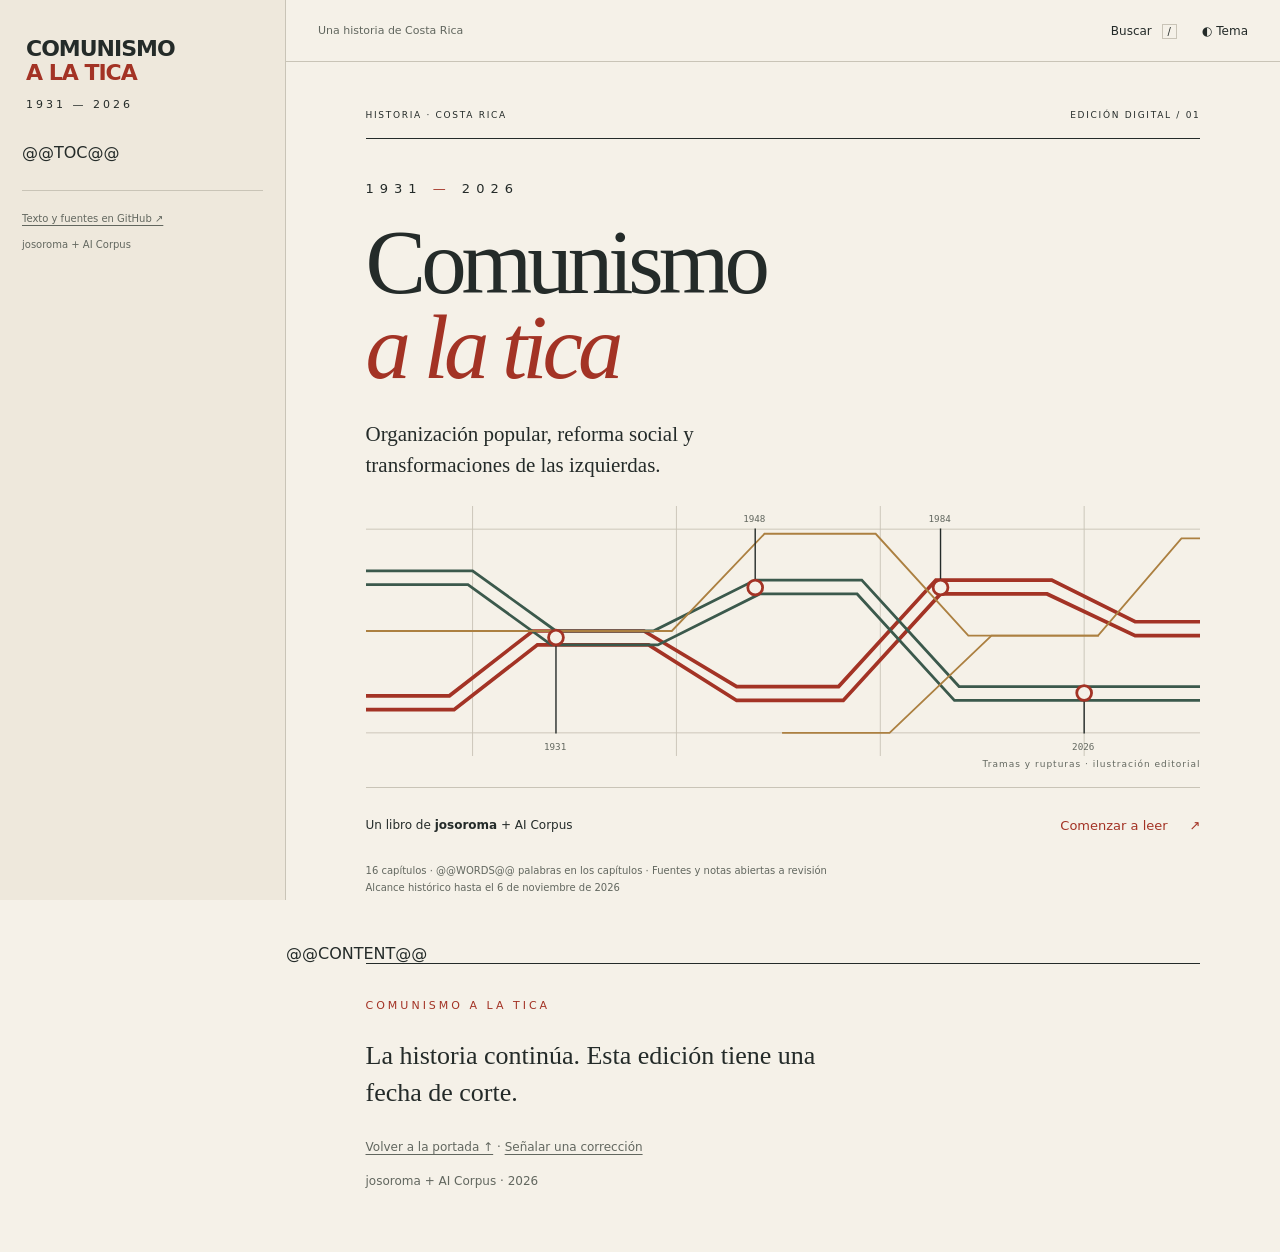
==== docs/template.html @ 37c2bb80 "Publicar Comunismo a la tica: historia documentada 1931–2026" ====
<!doctype html>
<html lang="es">
<head>
<meta charset="utf-8">
<meta name="viewport" content="width=device-width, initial-scale=1">
<meta name="color-scheme" content="light dark">
<meta name="description" content="Una historia crítica del comunismo y las transformaciones de las izquierdas en Costa Rica, de 1931 al 6 de noviembre de 2026. Por josoroma + AI Corpus.">
<meta property="og:title" content="Comunismo a la tica">
<meta property="og:description" content="Organización popular, reforma social y transformaciones de las izquierdas. Costa Rica, 1931–2026.">
<meta property="og:type" content="book">
<meta property="og:url" content="https://josoroma.github.io/Comunismo-a-la-Tica/">
<link rel="canonical" href="https://josoroma.github.io/Comunismo-a-la-Tica/">
<link rel="icon" href="assets/favicon.svg" type="image/svg+xml">
<link rel="stylesheet" href="assets/reader.css">
<title>Comunismo a la tica · josoroma + AI Corpus</title>
<script src="assets/reader.js" defer></script>
</head>
<body>
<a class="skip" href="#libro">Saltar al libro</a>
<aside id="sidebar" aria-label="Índice del libro">
<a class="wordmark" href="#portada">COMUNISMO<br><span>A LA TICA</span><i>1931 — 2026</i></a>
<nav>@@TOC@@</nav>
<div class="sidebar-footer"><a href="https://github.com/josoroma/Comunismo-a-la-Tica">Texto y fuentes en GitHub ↗</a><p>josoroma + AI Corpus</p></div>
</aside>
<div class="reading-shell">
<header class="toolbar">
<button id="menu" class="text-button" aria-controls="sidebar" aria-expanded="false">Índice</button>
<span id="current-chapter">Una historia de Costa Rica</span>
<div class="tools"><button id="search-open" class="text-button" aria-label="Buscar en el libro">Buscar <kbd>/</kbd></button><button id="theme" class="text-button" aria-label="Cambiar a tema oscuro">◐ <span>Tema</span></button></div>
<progress id="progress" max="100" value="0" aria-label="Progreso de lectura"></progress>
</header>
<main id="libro">
<section id="portada" class="cover" aria-labelledby="book-title">
<div class="cover-top"><span>HISTORIA · COSTA RICA</span><span>EDICIÓN DIGITAL / 01</span></div>
<p class="cover-period">1931 <span>—</span> 2026</p>
<h1 id="book-title">Comunismo<br><em>a la tica</em></h1>
<p class="subtitle">Organización popular, reforma social y transformaciones de las izquierdas.</p>
<figure class="cover-art"><img src="assets/tramas.svg" width="900" height="270" alt="Líneas que se cruzan, se separan y vuelven a encontrarse, una representación abstracta de trayectorias políticas."><figcaption>Tramas y rupturas · ilustración editorial</figcaption></figure>
<div class="cover-bottom"><p>Un libro de <strong>josoroma</strong> + AI Corpus</p><a class="start" href="#c01">Comenzar a leer <span>↗</span></a></div>
<p class="edition-note">16 capítulos · @@WORDS@@ palabras en los capítulos · Fuentes y notas abiertas a revisión<br>Alcance histórico hasta el 6 de noviembre de 2026</p>
</section>
@@CONTENT@@
<footer class="book-footer"><p class="eyebrow">Comunismo a la tica</p><p>La historia continúa. Esta edición tiene una fecha de corte.</p><a href="#portada">Volver a la portada ↑</a> · <a href="https://github.com/josoroma/Comunismo-a-la-Tica/issues">Señalar una corrección</a><p>josoroma + AI Corpus · 2026</p></footer>
</main>
</div>
<dialog id="search-dialog" aria-labelledby="search-label"><form method="dialog"><button class="close text-button" aria-label="Cerrar búsqueda">Cerrar ✕</button></form><h2 id="search-label">Buscar en el libro</h2><label for="query">Palabra, nombre o frase</label><input id="query" type="search" autocomplete="off" placeholder="Por ejemplo: organización popular"><p id="search-status" role="status" aria-live="polite">Escriba al menos dos caracteres.</p><div id="results"></div></dialog>
</body>
</html>
---- docs/assets/reader.css ----
@charset "UTF-8";
:root{--paper:#f5f1e8;--panel:#eee8dc;--ink:#242b29;--muted:#62675f;--line:#c9c4b7;--accent:#a33325;--card:#fffaf0;--serif:Georgia,'Times New Roman',serif;--sans:ui-sans-serif,system-ui,-apple-system,BlinkMacSystemFont,'Segoe UI',sans-serif;color-scheme:light;font-family:var(--sans);background:var(--paper);color:var(--ink)}
:root[data-theme=dark]{--paper:#202624;--panel:#1a201e;--ink:#ece5d7;--muted:#b2b9ae;--line:#48534b;--accent:#ef957b;--card:#2a322d;color-scheme:dark}
*{box-sizing:border-box}html{scroll-padding-top:90px}body{margin:0}a{color:inherit;text-decoration-thickness:1px;text-underline-offset:3px}a:hover{color:var(--accent)}button,input{font:inherit}button{cursor:pointer}button:focus-visible,a:focus-visible,input:focus-visible,summary:focus-visible{outline:3px solid var(--accent);outline-offset:4px}::selection{background:#dcac80;color:#172820}.skip{position:fixed;z-index:10;left:12px;top:-100px;background:var(--card);padding:12px}.skip:focus{top:12px}#sidebar{position:fixed;inset:0 auto 0 0;width:286px;overflow:auto;background:var(--panel);border-right:1px solid var(--line);padding:37px 22px 24px;z-index:4}.wordmark{display:block;font-weight:800;line-height:1.1;font-size:22px;letter-spacing:-1px;text-decoration:none;margin:0 4px 32px}.wordmark span{color:var(--accent)}.wordmark i{display:block;font-style:normal;font-size:11px;letter-spacing:3px;font-weight:500;margin-top:14px}.toc-group{font-size:10px;text-transform:uppercase;letter-spacing:1.6px;color:var(--muted);margin:28px 4px 11px;line-height:1.6}.toc-chapter{margin:3px 0;font-size:12px}.toc-chapter summary{position:relative;list-style:none;padding:0 15px 0 0}.toc-chapter summary::-webkit-details-marker{display:none}.toc-chapter summary:after{content:'+';position:absolute;right:1px;top:9px;color:var(--muted);cursor:pointer}.toc-chapter[open] summary:after{content:'−'}.toc-chapter summary a{display:flex;gap:10px;padding:9px 4px;text-decoration:none;line-height:1.45;border-radius:2px}.toc-chapter summary a span{font-variant-numeric:tabular-nums;font-size:10px;color:var(--accent);padding-top:2px;min-width:18px}.toc-chapter summary a[aria-current]{background:var(--paper);color:var(--accent)}.toc-chapter ul{margin:0 0 10px 27px;padding:0;list-style:none;border-left:1px solid var(--line)}.toc-chapter li a{display:block;padding:6px 10px;font-size:11px;text-decoration:none;line-height:1.5;color:var(--muted)}.sidebar-footer{border-top:1px solid var(--line);margin-top:28px;padding-top:20px;font-size:10px;line-height:1.6;color:var(--muted)}.reading-shell{margin-left:286px}.toolbar{height:62px;position:sticky;top:0;z-index:3;background:var(--paper);border-bottom:1px solid var(--line);display:flex;align-items:center;padding:0 32px;gap:20px}.toolbar #current-chapter{font-size:11px;white-space:nowrap;overflow:hidden;text-overflow:ellipsis;flex:1;color:var(--muted)}.tools{display:flex;gap:25px;align-items:center}.text-button{padding:8px 0;color:var(--ink);border:0;background:transparent;font-size:12px}.text-button:hover{color:var(--accent)}kbd{font:10px var(--sans);border:1px solid var(--line);padding:1px 5px;margin-left:6px}#menu{display:none}progress{appearance:none;position:absolute;left:0;bottom:-1px;height:2px;width:100%;border:none;background:transparent}progress::-webkit-progress-bar{background:transparent}progress::-webkit-progress-value{background:var(--accent)}progress::-moz-progress-bar{background:var(--accent)}main{max-width:1100px;margin:auto}.cover{padding:48px 8% 48px;min-height:calc(100vh - 62px);display:flex;flex-direction:column}.cover-top{display:flex;justify-content:space-between;gap:16px;font-size:9px;letter-spacing:1.7px;border-bottom:1px solid var(--ink);padding-bottom:18px}.cover-period{font-size:13px;letter-spacing:6px;margin:42px 0 24px}.cover-period span{color:var(--accent)}h1{font-family:var(--serif);font-size:clamp(58px,7.1vw,104px);font-weight:normal;line-height:.94;letter-spacing:-5px;margin:0}h1 em{color:var(--accent);font-weight:normal}.subtitle{font:21px/1.5 var(--serif);max-width:460px;margin:28px 0 10px}.cover-art{margin:14px 0 18px}.cover-art img{display:block;max-width:100%;height:auto}.cover-art figcaption{font-size:9px;letter-spacing:1px;color:var(--muted);text-align:right;margin-top:3px}:root[data-theme=dark] .cover-art img{filter:brightness(1.6) saturate(.7)}.cover-bottom{display:flex;justify-content:space-between;align-items:center;gap:18px;border-top:1px solid var(--line);padding:18px 0;margin-top:auto;font-size:12px}.cover-bottom strong{font-weight:700}.start{text-decoration:none;font-size:13px;display:flex;gap:22px;color:var(--accent)}.edition-note{font-size:10px;line-height:1.7;color:var(--muted);margin:0}.chapter-header{padding:62px 0 32px;border-top:1px solid var(--ink);margin:0 0 24px}.eyebrow{font:11px var(--sans);letter-spacing:3px;text-transform:uppercase;color:var(--accent);margin:0 0 24px}.chapter-header h2{font:normal 48px/1.12 var(--serif);letter-spacing:-1.5px;margin:0;max-width:720px}.reading-time{font:10px var(--sans);color:var(--muted);margin:22px 0 0}article{max-width:740px;margin:60px auto 120px;padding:0 36px;font:19px/1.8 var(--serif);overflow-wrap:anywhere}article p{margin:0 0 1.2em}article h3{font:normal 29px/1.3 var(--serif);margin:52px 0 24px;color:var(--ink);letter-spacing:-.4px}article h4{font:600 17px/1.5 var(--sans);margin:30px 0 14px}article ul,article ol{padding-left:24px}article li{margin-bottom:10px}article blockquote{border-left:2px solid var(--accent);margin:24px 0;padding:0 22px;color:var(--muted)}article code{font:11px/1.6 ui-monospace,monospace;white-space:normal;overflow-wrap:anywhere;color:var(--muted)}article pre{white-space:pre-wrap;background:var(--panel);padding:15px}article a{color:var(--accent)}article sup{font:10px var(--sans);line-height:0;margin-left:2px}article sup a{text-decoration:none;padding:3px}.note-ref:target{background:var(--accent);color:var(--paper)}.notes{font:12px/1.7 var(--sans);color:var(--muted);padding-left:24px}.notes li{padding:12px 6px;margin-bottom:12px;border-bottom:1px solid var(--line);scroll-margin-top:90px}.notes li:target{background:var(--panel);box-shadow:-3px 0 var(--accent)}.notes li p{margin-bottom:6px}.notes code{font-size:10px}.note-back{font-size:13px;margin-right:10px;text-decoration:none}.apparatus{margin-top:60px}.apparatus h3{font-size:24px}.table-wrap{overflow-x:auto;max-width:100%;margin:30px 0;border-block:1px solid var(--line)}table{border-collapse:collapse;width:100%;font:12px/1.6 var(--sans);text-align:left}th{font-size:10px;text-transform:uppercase;letter-spacing:.5px;color:var(--muted);background:var(--panel)}td,th{vertical-align:top;padding:12px;border-bottom:1px solid var(--line);min-width:100px}tr:last-child td{border-bottom:0}article[id^=c9]{max-width:920px;font-size:17px}.book-footer{margin:0 8% 60px;border-top:1px solid var(--ink);padding-top:35px;font:12px/1.8 var(--sans);color:var(--muted)}.book-footer p:nth-child(2){font:26px/1.4 var(--serif);color:var(--ink);max-width:500px}dialog{width:min(760px,calc(100% - 24px));max-height:85vh;border:1px solid var(--line);padding:32px;background:var(--paper);color:var(--ink);box-shadow:0 30px 100px #0005}dialog::backdrop{background:#15231ec9;backdrop-filter:blur(3px)}dialog h2{font:normal 32px var(--serif);margin:12px 0 24px}.close{float:right}dialog label{display:block;font-size:11px;margin-bottom:10px}dialog input{width:100%;padding:13px;background:var(--card);border:1px solid var(--line);color:var(--ink);border-radius:0;font-size:16px}#search-status{font-size:11px;color:var(--muted);line-height:1.5}#results a{display:block;padding:18px 0;border-top:1px solid var(--line);text-decoration:none}#results strong{font:normal 21px var(--serif);display:block;margin:6px 0}#results small{font-size:10px;color:var(--accent)}#results p{font-size:12px;line-height:1.6;color:var(--muted);margin:8px 0 0}.search-hit{background:var(--panel)}
@media(min-width:1500px){.cover{padding-top:70px}.cover-art{max-height:230px}.cover-art img{max-height:220px;width:100%}}
@media(max-width:1000px){#sidebar{width:250px}.reading-shell{margin-left:250px}.toolbar{padding:0 24px}.cover{padding:32px 7%}h1{font-size:72px;letter-spacing:-4px}.cover-top{font-size:8px;letter-spacing:1px}.chapter-header h2{font-size:40px}article{padding:0 7%;font-size:18px}.cover-period{margin-top:32px}.subtitle{font-size:19px}}
@media(max-width:760px){#sidebar{transform:translateX(-100%);transition:transform .2s;width:min(315px,88vw);box-shadow:20px 0 60px #0003;top:57px}body.menu-open #sidebar{transform:translateX(0)}.reading-shell{margin-left:0}.toolbar{height:57px;padding:0 20px;gap:20px}#menu{display:block}.tools{gap:20px}#current-chapter{font-size:10px!important}kbd{display:none}.cover{padding:28px 24px 32px;min-height:calc(100svh - 57px)}.cover-top{font-size:8px;letter-spacing:.8px;padding-bottom:16px}.cover-period{font-size:11px;margin-top:40px}h1{font-size:clamp(58px,13vw,90px);letter-spacing:-3px}.subtitle{font-size:20px;max-width:310px;margin-top:25px}.cover-art{margin:28px 0 30px}.cover-art img{min-height:140px;object-fit:cover;object-position:left}.cover-bottom{align-items:start;font-size:10px;gap:12px}.cover-bottom p{margin:0;max-width:130px;line-height:1.8}.start{font-size:12px;gap:15px;padding-top:2px}.edition-note{font-size:9px}.chapter-header{padding-top:38px}.chapter-header h2{font-size:38px;letter-spacing:-1px}article{padding:0 24px;margin:35px auto 80px;font-size:18px;line-height:1.8}article h3{font-size:27px;margin-top:38px}.notes{font-size:12px}article[id^=c9]{font-size:16px}dialog{padding:22px}.book-footer{margin:0 24px 40px}}
@media(prefers-reduced-motion:reduce){*{scroll-behavior:auto!important;transition:none!important}}
@media print{#sidebar,.toolbar,.skip,dialog,.start{display:none!important}.reading-shell{margin:0}:root{--paper:#fff;--ink:#000;--muted:#333;--accent:#81271d;--line:#ccc}article{max-width:none;margin:0;padding:0;font-size:11pt;line-height:1.5;break-before:page}.cover{min-height:90vh}.chapter-header h2{font-size:30pt}.notes{font-size:8pt}a{text-decoration:none}.table-wrap{overflow:visible}h2,h3,h4{break-after:avoid}img{max-width:100%}}
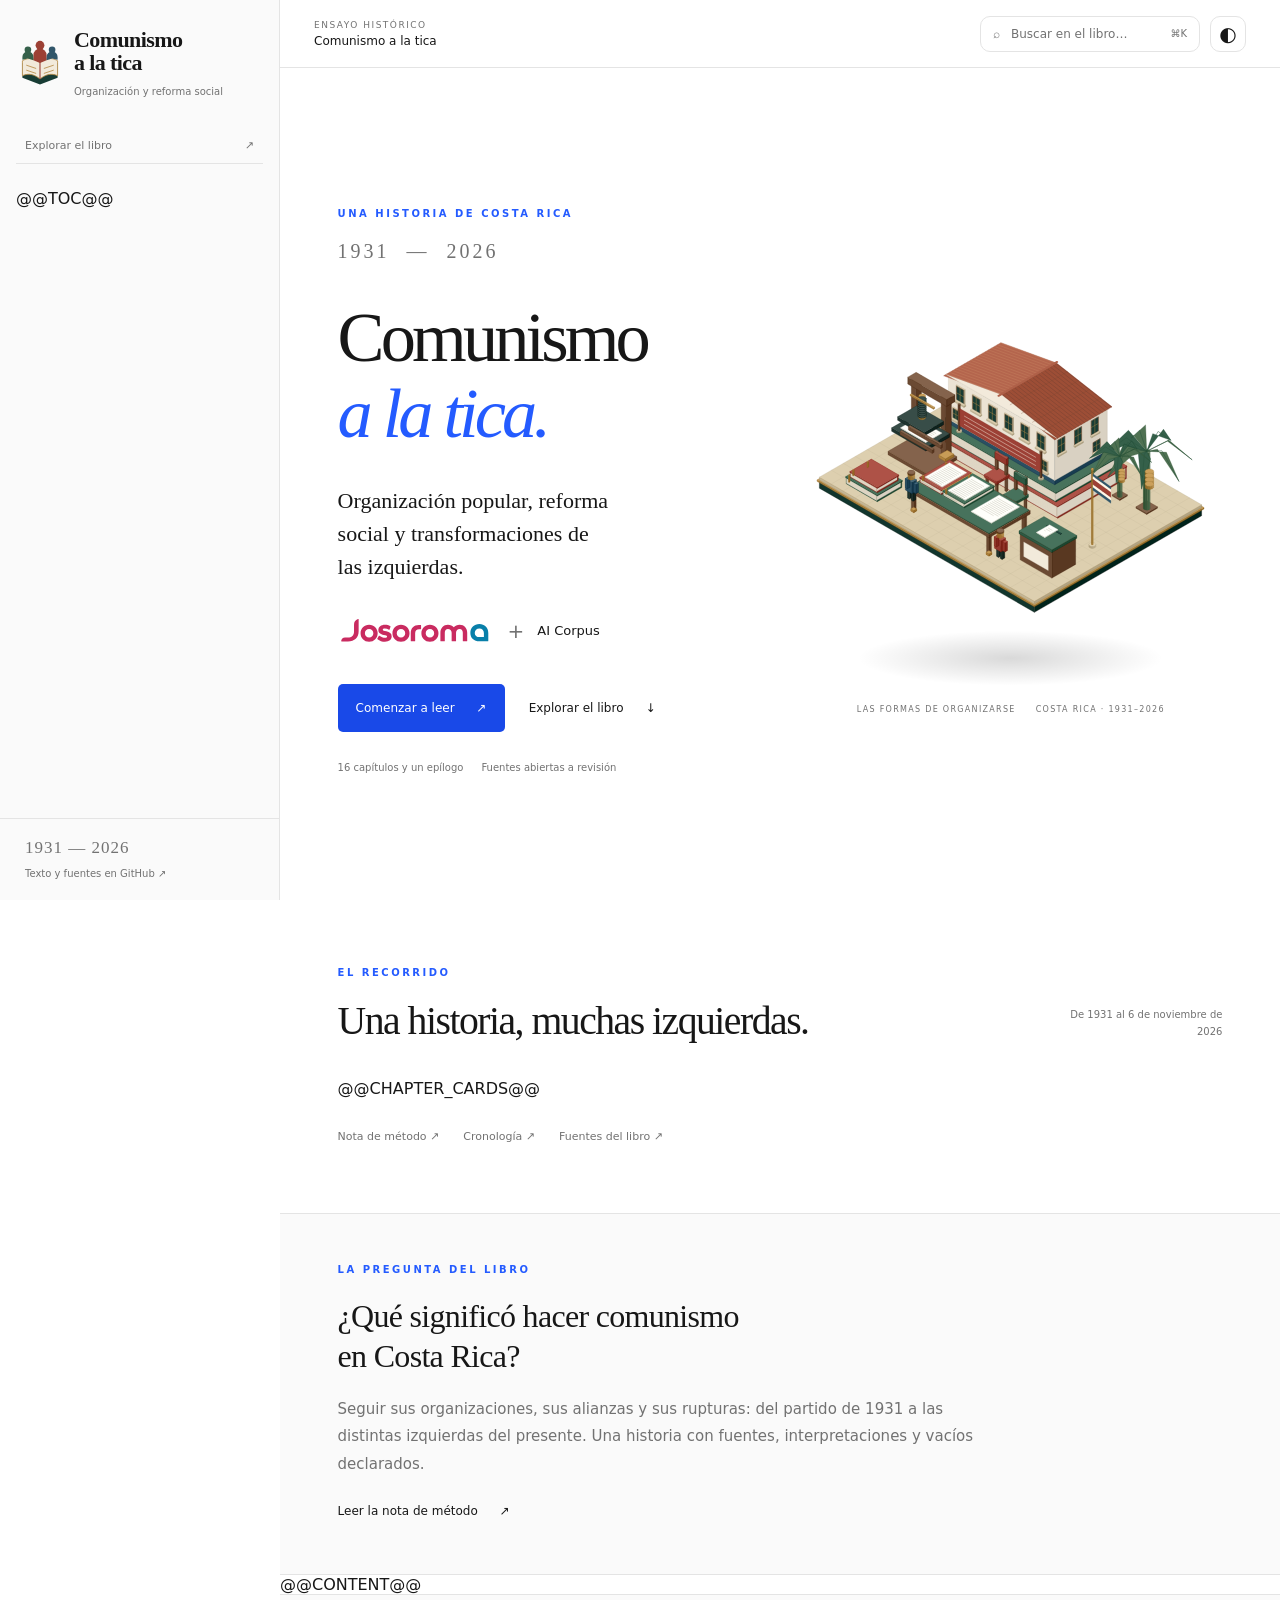
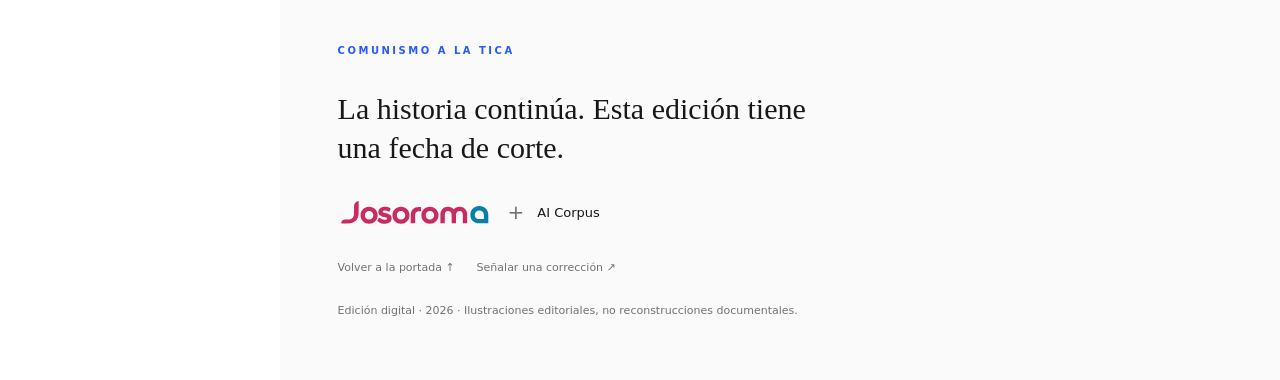
==== commit 84125e3b: "Adoptar tema editorial e índice ilustrado por capítulo" ====
--- a/docs/template.html
+++ b/docs/template.html
@@ -4,13 +4,15 @@
 <meta charset="utf-8">
 <meta name="viewport" content="width=device-width, initial-scale=1">
 <meta name="color-scheme" content="light dark">
+<meta name="author" content="josoroma + AI Corpus">
 <meta name="description" content="Una historia crítica del comunismo y las transformaciones de las izquierdas en Costa Rica, de 1931 al 6 de noviembre de 2026. Por josoroma + AI Corpus.">
 <meta property="og:title" content="Comunismo a la tica">
 <meta property="og:description" content="Organización popular, reforma social y transformaciones de las izquierdas. Costa Rica, 1931–2026.">
 <meta property="og:type" content="book">
 <meta property="og:url" content="https://josoroma.github.io/Comunismo-a-la-Tica/">
 <link rel="canonical" href="https://josoroma.github.io/Comunismo-a-la-Tica/">
-<link rel="icon" href="assets/favicon.svg" type="image/svg+xml">
+<link rel="icon" href="assets/img/emblema.svg" type="image/svg+xml">
+<script>try{document.documentElement.dataset.theme=localStorage.getItem('cat-theme')||(matchMedia('(prefers-color-scheme: dark)').matches?'dark':'light')}catch{}</script>
 <link rel="stylesheet" href="assets/reader.css">
 <title>Comunismo a la tica · josoroma + AI Corpus</title>
 <script src="assets/reader.js" defer></script>
@@ -18,29 +20,39 @@
 <body>
 <a class="skip" href="#libro">Saltar al libro</a>
 <aside id="sidebar" aria-label="Índice del libro">
-<a class="wordmark" href="#portada">COMUNISMO<br><span>A LA TICA</span><i>1931 — 2026</i></a>
-<nav>@@TOC@@</nav>
-<div class="sidebar-footer"><a href="https://github.com/josoroma/Comunismo-a-la-Tica">Texto y fuentes en GitHub ↗</a><p>josoroma + AI Corpus</p></div>
+<a class="wordmark" href="#portada"><img src="assets/img/emblema.svg" width="48" height="56" alt=""><span><strong>Comunismo<br>a la tica</strong><small>Organización y reforma social</small></span></a>
+<nav aria-label="Contenido"><a class="home-link" href="#recorrido">Explorar el libro <span aria-hidden="true">↗</span></a>@@TOC@@</nav>
+<div class="sidebar-footer"><span>1931 — 2026</span><a href="https://github.com/josoroma/Comunismo-a-la-Tica">Texto y fuentes en GitHub ↗</a></div>
 </aside>
+<button id="menu-backdrop" tabindex="-1" aria-label="Cerrar índice"></button>
 <div class="reading-shell">
 <header class="toolbar">
-<button id="menu" class="text-button" aria-controls="sidebar" aria-expanded="false">Índice</button>
-<span id="current-chapter">Una historia de Costa Rica</span>
-<div class="tools"><button id="search-open" class="text-button" aria-label="Buscar en el libro">Buscar <kbd>/</kbd></button><button id="theme" class="text-button" aria-label="Cambiar a tema oscuro">◐ <span>Tema</span></button></div>
+<button id="menu" class="icon-button" aria-label="Abrir índice" aria-controls="sidebar" aria-expanded="false">☰</button>
+<div class="toolbar-title"><span>ENSAYO HISTÓRICO</span><span id="current-chapter">Comunismo a la tica</span></div>
+<div class="tools"><button id="search-open" aria-label="Buscar en el libro"><span aria-hidden="true">⌕</span><span class="search-label">Buscar en el libro…</span><kbd>⌘K</kbd></button><button id="theme" class="icon-button" aria-label="Cambiar a tema oscuro">◐</button></div>
 <progress id="progress" max="100" value="0" aria-label="Progreso de lectura"></progress>
 </header>
 <main id="libro">
 <section id="portada" class="cover" aria-labelledby="book-title">
-<div class="cover-top"><span>HISTORIA · COSTA RICA</span><span>EDICIÓN DIGITAL / 01</span></div>
+<div class="cover-copy">
+<p class="eyebrow">Una historia de Costa Rica</p>
 <p class="cover-period">1931 <span>—</span> 2026</p>
-<h1 id="book-title">Comunismo<br><em>a la tica</em></h1>
+<h1 id="book-title">Comunismo<em>a la tica.</em></h1>
 <p class="subtitle">Organización popular, reforma social y transformaciones de las izquierdas.</p>
-<figure class="cover-art"><img src="assets/tramas.svg" width="900" height="270" alt="Líneas que se cruzan, se separan y vuelven a encontrarse, una representación abstracta de trayectorias políticas."><figcaption>Tramas y rupturas · ilustración editorial</figcaption></figure>
-<div class="cover-bottom"><p>Un libro de <strong>josoroma</strong> + AI Corpus</p><a class="start" href="#c01">Comenzar a leer <span>↗</span></a></div>
-<p class="edition-note">16 capítulos · @@WORDS@@ palabras en los capítulos · Fuentes y notas abiertas a revisión<br>Alcance histórico hasta el 6 de noviembre de 2026</p>
+<p class="author-signature"><img src="assets/img/josoroma.svg" width="1000" height="200" alt="Josoroma"><span class="author-plus" aria-hidden="true">+</span><span>AI Corpus</span></p>
+<div class="cover-actions"><a class="start" href="#c01">Comenzar a leer <span aria-hidden="true">↗</span></a><a class="explore" href="#recorrido">Explorar el libro <span aria-hidden="true">↓</span></a></div>
+<p class="edition-note"><span>16 capítulos y un epílogo</span><span>Fuentes abiertas a revisión</span></p>
+</div>
+<figure class="cover-art"><img src="assets/img/portada.svg" width="1000" height="1000" fetchpriority="high" alt="Escena isométrica editorial con libros, imprenta y espacios de organización popular costarricense."><figcaption><span>Las formas de organizarse</span><span>Costa Rica · 1931–2026</span></figcaption></figure>
 </section>
+<section id="recorrido" class="journey" aria-labelledby="journey-title">
+<div class="journey-heading"><div><p class="eyebrow">El recorrido</p><h2 id="journey-title">Una historia, muchas izquierdas.</h2></div><p>De 1931 al 6 de noviembre de 2026</p></div>
+<div class="chapter-grid">@@CHAPTER_CARDS@@</div>
+<div class="journey-links"><a href="#c00">Nota de método ↗</a><a href="#c90">Cronología ↗</a><a href="#c92">Fuentes del libro ↗</a></div>
+</section>
+<section class="home-note" aria-labelledby="home-note-title"><p class="eyebrow">La pregunta del libro</p><h2 id="home-note-title">¿Qué significó hacer comunismo en Costa Rica?</h2><p>Seguir sus organizaciones, sus alianzas y sus rupturas: del partido de 1931 a las distintas izquierdas del presente. Una historia con fuentes, interpretaciones y vacíos declarados.</p><a href="#c00">Leer la nota de método <span aria-hidden="true">↗</span></a></section>
 @@CONTENT@@
-<footer class="book-footer"><p class="eyebrow">Comunismo a la tica</p><p>La historia continúa. Esta edición tiene una fecha de corte.</p><a href="#portada">Volver a la portada ↑</a> · <a href="https://github.com/josoroma/Comunismo-a-la-Tica/issues">Señalar una corrección</a><p>josoroma + AI Corpus · 2026</p></footer>
+<footer class="book-footer"><p class="eyebrow">Comunismo a la tica</p><p class="footer-statement">La historia continúa. Esta edición tiene una fecha de corte.</p><p class="author-signature"><img src="assets/img/josoroma.svg" width="1000" height="200" alt="Josoroma"><span class="author-plus" aria-hidden="true">+</span><span>AI Corpus</span></p><div class="footer-links"><a href="#portada">Volver a la portada ↑</a><a href="https://github.com/josoroma/Comunismo-a-la-Tica/issues">Señalar una corrección ↗</a></div><p>Edición digital · 2026 · Ilustraciones editoriales, no reconstrucciones documentales.</p></footer>
 </main>
 </div>
 <dialog id="search-dialog" aria-labelledby="search-label"><form method="dialog"><button class="close text-button" aria-label="Cerrar búsqueda">Cerrar ✕</button></form><h2 id="search-label">Buscar en el libro</h2><label for="query">Palabra, nombre o frase</label><input id="query" type="search" autocomplete="off" placeholder="Por ejemplo: organización popular"><p id="search-status" role="status" aria-live="polite">Escriba al menos dos caracteres.</p><div id="results"></div></dialog>
--- a/docs/assets/reader.css
+++ b/docs/assets/reader.css
@@ -1,9 +1,186 @@
 @charset "UTF-8";
-:root{--paper:#f5f1e8;--panel:#eee8dc;--ink:#242b29;--muted:#62675f;--line:#c9c4b7;--accent:#a33325;--card:#fffaf0;--serif:Georgia,'Times New Roman',serif;--sans:ui-sans-serif,system-ui,-apple-system,BlinkMacSystemFont,'Segoe UI',sans-serif;color-scheme:light;font-family:var(--sans);background:var(--paper);color:var(--ink)}
-:root[data-theme=dark]{--paper:#202624;--panel:#1a201e;--ink:#ece5d7;--muted:#b2b9ae;--line:#48534b;--accent:#ef957b;--card:#2a322d;color-scheme:dark}
-*{box-sizing:border-box}html{scroll-padding-top:90px}body{margin:0}a{color:inherit;text-decoration-thickness:1px;text-underline-offset:3px}a:hover{color:var(--accent)}button,input{font:inherit}button{cursor:pointer}button:focus-visible,a:focus-visible,input:focus-visible,summary:focus-visible{outline:3px solid var(--accent);outline-offset:4px}::selection{background:#dcac80;color:#172820}.skip{position:fixed;z-index:10;left:12px;top:-100px;background:var(--card);padding:12px}.skip:focus{top:12px}#sidebar{position:fixed;inset:0 auto 0 0;width:286px;overflow:auto;background:var(--panel);border-right:1px solid var(--line);padding:37px 22px 24px;z-index:4}.wordmark{display:block;font-weight:800;line-height:1.1;font-size:22px;letter-spacing:-1px;text-decoration:none;margin:0 4px 32px}.wordmark span{color:var(--accent)}.wordmark i{display:block;font-style:normal;font-size:11px;letter-spacing:3px;font-weight:500;margin-top:14px}.toc-group{font-size:10px;text-transform:uppercase;letter-spacing:1.6px;color:var(--muted);margin:28px 4px 11px;line-height:1.6}.toc-chapter{margin:3px 0;font-size:12px}.toc-chapter summary{position:relative;list-style:none;padding:0 15px 0 0}.toc-chapter summary::-webkit-details-marker{display:none}.toc-chapter summary:after{content:'+';position:absolute;right:1px;top:9px;color:var(--muted);cursor:pointer}.toc-chapter[open] summary:after{content:'−'}.toc-chapter summary a{display:flex;gap:10px;padding:9px 4px;text-decoration:none;line-height:1.45;border-radius:2px}.toc-chapter summary a span{font-variant-numeric:tabular-nums;font-size:10px;color:var(--accent);padding-top:2px;min-width:18px}.toc-chapter summary a[aria-current]{background:var(--paper);color:var(--accent)}.toc-chapter ul{margin:0 0 10px 27px;padding:0;list-style:none;border-left:1px solid var(--line)}.toc-chapter li a{display:block;padding:6px 10px;font-size:11px;text-decoration:none;line-height:1.5;color:var(--muted)}.sidebar-footer{border-top:1px solid var(--line);margin-top:28px;padding-top:20px;font-size:10px;line-height:1.6;color:var(--muted)}.reading-shell{margin-left:286px}.toolbar{height:62px;position:sticky;top:0;z-index:3;background:var(--paper);border-bottom:1px solid var(--line);display:flex;align-items:center;padding:0 32px;gap:20px}.toolbar #current-chapter{font-size:11px;white-space:nowrap;overflow:hidden;text-overflow:ellipsis;flex:1;color:var(--muted)}.tools{display:flex;gap:25px;align-items:center}.text-button{padding:8px 0;color:var(--ink);border:0;background:transparent;font-size:12px}.text-button:hover{color:var(--accent)}kbd{font:10px var(--sans);border:1px solid var(--line);padding:1px 5px;margin-left:6px}#menu{display:none}progress{appearance:none;position:absolute;left:0;bottom:-1px;height:2px;width:100%;border:none;background:transparent}progress::-webkit-progress-bar{background:transparent}progress::-webkit-progress-value{background:var(--accent)}progress::-moz-progress-bar{background:var(--accent)}main{max-width:1100px;margin:auto}.cover{padding:48px 8% 48px;min-height:calc(100vh - 62px);display:flex;flex-direction:column}.cover-top{display:flex;justify-content:space-between;gap:16px;font-size:9px;letter-spacing:1.7px;border-bottom:1px solid var(--ink);padding-bottom:18px}.cover-period{font-size:13px;letter-spacing:6px;margin:42px 0 24px}.cover-period span{color:var(--accent)}h1{font-family:var(--serif);font-size:clamp(58px,7.1vw,104px);font-weight:normal;line-height:.94;letter-spacing:-5px;margin:0}h1 em{color:var(--accent);font-weight:normal}.subtitle{font:21px/1.5 var(--serif);max-width:460px;margin:28px 0 10px}.cover-art{margin:14px 0 18px}.cover-art img{display:block;max-width:100%;height:auto}.cover-art figcaption{font-size:9px;letter-spacing:1px;color:var(--muted);text-align:right;margin-top:3px}:root[data-theme=dark] .cover-art img{filter:brightness(1.6) saturate(.7)}.cover-bottom{display:flex;justify-content:space-between;align-items:center;gap:18px;border-top:1px solid var(--line);padding:18px 0;margin-top:auto;font-size:12px}.cover-bottom strong{font-weight:700}.start{text-decoration:none;font-size:13px;display:flex;gap:22px;color:var(--accent)}.edition-note{font-size:10px;line-height:1.7;color:var(--muted);margin:0}.chapter-header{padding:62px 0 32px;border-top:1px solid var(--ink);margin:0 0 24px}.eyebrow{font:11px var(--sans);letter-spacing:3px;text-transform:uppercase;color:var(--accent);margin:0 0 24px}.chapter-header h2{font:normal 48px/1.12 var(--serif);letter-spacing:-1.5px;margin:0;max-width:720px}.reading-time{font:10px var(--sans);color:var(--muted);margin:22px 0 0}article{max-width:740px;margin:60px auto 120px;padding:0 36px;font:19px/1.8 var(--serif);overflow-wrap:anywhere}article p{margin:0 0 1.2em}article h3{font:normal 29px/1.3 var(--serif);margin:52px 0 24px;color:var(--ink);letter-spacing:-.4px}article h4{font:600 17px/1.5 var(--sans);margin:30px 0 14px}article ul,article ol{padding-left:24px}article li{margin-bottom:10px}article blockquote{border-left:2px solid var(--accent);margin:24px 0;padding:0 22px;color:var(--muted)}article code{font:11px/1.6 ui-monospace,monospace;white-space:normal;overflow-wrap:anywhere;color:var(--muted)}article pre{white-space:pre-wrap;background:var(--panel);padding:15px}article a{color:var(--accent)}article sup{font:10px var(--sans);line-height:0;margin-left:2px}article sup a{text-decoration:none;padding:3px}.note-ref:target{background:var(--accent);color:var(--paper)}.notes{font:12px/1.7 var(--sans);color:var(--muted);padding-left:24px}.notes li{padding:12px 6px;margin-bottom:12px;border-bottom:1px solid var(--line);scroll-margin-top:90px}.notes li:target{background:var(--panel);box-shadow:-3px 0 var(--accent)}.notes li p{margin-bottom:6px}.notes code{font-size:10px}.note-back{font-size:13px;margin-right:10px;text-decoration:none}.apparatus{margin-top:60px}.apparatus h3{font-size:24px}.table-wrap{overflow-x:auto;max-width:100%;margin:30px 0;border-block:1px solid var(--line)}table{border-collapse:collapse;width:100%;font:12px/1.6 var(--sans);text-align:left}th{font-size:10px;text-transform:uppercase;letter-spacing:.5px;color:var(--muted);background:var(--panel)}td,th{vertical-align:top;padding:12px;border-bottom:1px solid var(--line);min-width:100px}tr:last-child td{border-bottom:0}article[id^=c9]{max-width:920px;font-size:17px}.book-footer{margin:0 8% 60px;border-top:1px solid var(--ink);padding-top:35px;font:12px/1.8 var(--sans);color:var(--muted)}.book-footer p:nth-child(2){font:26px/1.4 var(--serif);color:var(--ink);max-width:500px}dialog{width:min(760px,calc(100% - 24px));max-height:85vh;border:1px solid var(--line);padding:32px;background:var(--paper);color:var(--ink);box-shadow:0 30px 100px #0005}dialog::backdrop{background:#15231ec9;backdrop-filter:blur(3px)}dialog h2{font:normal 32px var(--serif);margin:12px 0 24px}.close{float:right}dialog label{display:block;font-size:11px;margin-bottom:10px}dialog input{width:100%;padding:13px;background:var(--card);border:1px solid var(--line);color:var(--ink);border-radius:0;font-size:16px}#search-status{font-size:11px;color:var(--muted);line-height:1.5}#results a{display:block;padding:18px 0;border-top:1px solid var(--line);text-decoration:none}#results strong{font:normal 21px var(--serif);display:block;margin:6px 0}#results small{font-size:10px;color:var(--accent)}#results p{font-size:12px;line-height:1.6;color:var(--muted);margin:8px 0 0}.search-hit{background:var(--panel)}
-@media(min-width:1500px){.cover{padding-top:70px}.cover-art{max-height:230px}.cover-art img{max-height:220px;width:100%}}
-@media(max-width:1000px){#sidebar{width:250px}.reading-shell{margin-left:250px}.toolbar{padding:0 24px}.cover{padding:32px 7%}h1{font-size:72px;letter-spacing:-4px}.cover-top{font-size:8px;letter-spacing:1px}.chapter-header h2{font-size:40px}article{padding:0 7%;font-size:18px}.cover-period{margin-top:32px}.subtitle{font-size:19px}}
-@media(max-width:760px){#sidebar{transform:translateX(-100%);transition:transform .2s;width:min(315px,88vw);box-shadow:20px 0 60px #0003;top:57px}body.menu-open #sidebar{transform:translateX(0)}.reading-shell{margin-left:0}.toolbar{height:57px;padding:0 20px;gap:20px}#menu{display:block}.tools{gap:20px}#current-chapter{font-size:10px!important}kbd{display:none}.cover{padding:28px 24px 32px;min-height:calc(100svh - 57px)}.cover-top{font-size:8px;letter-spacing:.8px;padding-bottom:16px}.cover-period{font-size:11px;margin-top:40px}h1{font-size:clamp(58px,13vw,90px);letter-spacing:-3px}.subtitle{font-size:20px;max-width:310px;margin-top:25px}.cover-art{margin:28px 0 30px}.cover-art img{min-height:140px;object-fit:cover;object-position:left}.cover-bottom{align-items:start;font-size:10px;gap:12px}.cover-bottom p{margin:0;max-width:130px;line-height:1.8}.start{font-size:12px;gap:15px;padding-top:2px}.edition-note{font-size:9px}.chapter-header{padding-top:38px}.chapter-header h2{font-size:38px;letter-spacing:-1px}article{padding:0 24px;margin:35px auto 80px;font-size:18px;line-height:1.8}article h3{font-size:27px;margin-top:38px}.notes{font-size:12px}article[id^=c9]{font-size:16px}dialog{padding:22px}.book-footer{margin:0 24px 40px}}
+/* Companion edition to Los arquitectos del Estado: neutral paper, blue ink. */
+:root {
+  --paper:#fff; --panel:#fafafa; --ink:#171717; --muted:#727272;
+  --line:#e4e4e4; --accent:#245bff; --button:#1949e8; --card:#f5f5f5;
+  --serif:'Iowan Old Style','Palatino Linotype','Book Antiqua',Georgia,serif;
+  --sans:ui-sans-serif,system-ui,-apple-system,BlinkMacSystemFont,'Segoe UI',sans-serif;
+  --sidebar-width:280px; color-scheme:light; font-family:var(--sans);
+  background:var(--paper); color:var(--ink);
+}
+:root[data-theme=dark] {
+  --paper:#0b0b0b; --panel:#161616; --ink:#f4f4f4; --muted:#a0a0a0;
+  --line:#2a2a2a; --accent:#3980ff; --button:#2447c6; --card:#1c1c1c;
+  color-scheme:dark;
+}
+*{box-sizing:border-box}
+html{scroll-padding-top:95px}
+body{margin:0;-webkit-font-smoothing:antialiased}
+a{color:inherit;text-decoration-thickness:1px;text-underline-offset:3px}
+a:hover{color:var(--accent)}
+button,input{font:inherit}
+button{cursor:pointer}
+button:focus-visible,a:focus-visible,input:focus-visible,summary:focus-visible{outline:2px solid var(--accent);outline-offset:5px}
+::selection{background:#b9ceff;color:#101d3a}
+.skip{position:fixed;z-index:20;left:12px;top:-100px;background:var(--paper);padding:12px}
+.skip:focus{top:12px}
+#sidebar{position:fixed;inset:0 auto 0 0;width:var(--sidebar-width);display:flex;flex-direction:column;background:var(--panel);border-right:1px solid var(--line);z-index:5}
+.wordmark{display:flex;align-items:center;gap:12px;text-decoration:none;padding:28px 22px 29px 18px;flex-shrink:0}
+.wordmark img{display:block;width:44px;height:54px;object-fit:contain;flex-shrink:0}
+.wordmark strong{display:block;font:600 22px/1.05 var(--serif);letter-spacing:-.6px}
+.wordmark small{display:block;font-size:10px;line-height:1.5;color:var(--muted);margin-top:10px}
+#sidebar nav{overflow-y:auto;overscroll-behavior:contain;flex:1;min-height:0;padding:0 16px 22px;scrollbar-width:thin}
+.home-link{display:flex;justify-content:space-between;font-size:11px;text-decoration:none;padding:11px 9px;border-bottom:1px solid var(--line);margin-bottom:25px;color:var(--muted)}
+.toc-group{font-size:9px;text-transform:uppercase;letter-spacing:1.5px;color:var(--muted);margin:27px 9px 12px;line-height:1.7}
+.toc-chapter{margin:4px 0;font-size:12px}
+.toc-chapter summary{position:relative;list-style:none;padding-right:14px}
+.toc-chapter summary::-webkit-details-marker{display:none}
+.toc-chapter summary:after{content:'+';position:absolute;right:1px;top:11px;color:var(--muted);cursor:pointer;font-size:11px}
+.toc-chapter[open] summary:after{content:'−'}
+.toc-chapter summary a{display:flex;gap:10px;padding:10px 7px;text-decoration:none;line-height:1.5;border-radius:5px}
+.toc-chapter summary a span{font:14px/1.4 var(--serif);color:var(--muted);min-width:25px;text-align:center;padding-top:1px}
+.toc-chapter summary a[aria-current]{background:var(--card);color:var(--accent)}
+.toc-chapter summary a[aria-current] span{color:var(--accent)}
+.toc-chapter ul{margin:1px 0 12px 32px;padding:0;list-style:none;border-left:1px solid var(--line)}
+.toc-chapter li a{display:block;padding:6px 11px;font-size:11px;text-decoration:none;line-height:1.5;color:var(--muted)}
+.toc-chapter li a:hover{color:var(--accent)}
+.sidebar-footer{border-top:1px solid var(--line);padding:19px 25px;display:flex;flex-direction:column;gap:8px;font-size:10px;line-height:1.5;color:var(--muted)}
+.sidebar-footer>span{font:17px var(--serif);letter-spacing:1px}
+.sidebar-footer a{text-decoration:none}
+.reading-shell{margin-left:var(--sidebar-width)}
+.toolbar{height:68px;position:sticky;top:0;z-index:4;background:var(--paper);border-bottom:1px solid var(--line);display:flex;align-items:center;padding:0 34px;gap:18px}
+.toolbar-title{min-width:0;flex:1;display:flex;flex-direction:column;gap:4px}
+.toolbar-title>span:first-child{font-size:9px;letter-spacing:1.5px;color:var(--muted)}
+.toolbar #current-chapter{font-size:12px;white-space:nowrap;overflow:hidden;text-overflow:ellipsis}
+.tools{display:flex;gap:10px;align-items:center}
+.text-button{padding:8px 0;color:var(--ink);border:0;background:transparent;font-size:12px}
+.text-button:hover{color:var(--accent)}
+.icon-button{display:grid;place-items:center;width:36px;height:36px;padding:0;color:var(--ink);background:transparent;border:1px solid var(--line);border-radius:10px;font-size:20px;flex-shrink:0}
+.icon-button:hover{background:var(--card)}
+#search-open{display:flex;align-items:center;gap:11px;width:220px;height:36px;padding:0 12px;border:1px solid var(--line);border-radius:10px;background:transparent;color:var(--muted);font-size:12px;text-align:left}
+#search-open:hover{border-color:var(--muted)}
+kbd{font:10px var(--sans);margin-left:auto;white-space:nowrap}
+#menu,#menu-backdrop{display:none}
+progress{appearance:none;position:absolute;left:0;bottom:-1px;height:2px;width:100%;border:none;background:transparent}
+progress::-webkit-progress-bar{background:transparent}
+progress::-webkit-progress-value{background:var(--accent)}
+progress::-moz-progress-bar{background:var(--accent)}
+main{max-width:1600px;margin:auto}
+.cover{padding:80px clamp(32px,4.5vw,80px) 65px;min-height:calc(100svh - 68px);display:grid;grid-template-columns:minmax(0,1fr) minmax(0,1fr);gap:clamp(20px,3vw,55px);align-items:center}
+.cover-copy{min-width:0}
+.eyebrow{font:600 10px/1.6 var(--sans);letter-spacing:2.5px;text-transform:uppercase;color:var(--accent);margin:0 0 18px}
+.cover-period{font:20px var(--serif);color:var(--muted);letter-spacing:3px;margin:18px 0 38px}
+.cover-period span{padding:0 .45em}
+h1{font:500 clamp(56px,5.5vw,94px)/1.04 var(--serif);letter-spacing:-.055em;margin:0 0 34px}
+h1 em{display:block;color:var(--accent);font-weight:500;margin-top:.04em}
+.subtitle{font:22px/1.5 var(--serif);max-width:29ch;margin:0;text-wrap:pretty}
+.author-signature{display:flex;align-items:center;gap:13px;font:13px/1.5 var(--sans);margin:32px 0 0;flex-wrap:wrap}
+.author-signature img{display:block;width:154px;height:auto}
+.author-plus{font-size:20px;color:var(--muted);margin-left:3px}
+.cover-actions{display:flex;flex-wrap:wrap;align-items:center;gap:24px;margin-top:38px}
+.start,.explore{display:inline-flex;align-items:center;gap:22px;text-decoration:none;font-size:12px;font-weight:500;line-height:1.5}
+.start{padding:15px 18px;border-radius:5px;background:var(--button);color:#fff}
+.start:hover{background:#113dcc;color:#fff}
+.explore{padding:15px 0}
+.edition-note{display:flex;flex-wrap:wrap;gap:5px 18px;font-size:10px;line-height:1.8;color:var(--muted);margin:27px 0 0}
+.cover-art{margin:0;min-width:0;width:100%;max-width:650px;justify-self:center}
+.cover-art img{display:block;width:100%;height:auto}
+.cover-art figcaption{display:flex;flex-wrap:wrap;justify-content:center;gap:5px 20px;font-size:8px;letter-spacing:1.3px;text-transform:uppercase;color:var(--muted);text-align:center;margin-top:14px;line-height:1.8}
+.journey{padding:65px clamp(28px,4.5vw,80px) 70px;scroll-margin-top:25px}
+.journey-heading{display:flex;align-items:end;justify-content:space-between;gap:30px;margin-bottom:34px}
+.journey-heading h2{font:400 clamp(32px,3.1vw,48px)/1.15 var(--serif);letter-spacing:-1.5px;margin:14px 0 0;text-wrap:pretty}
+.journey-heading>p{font-size:10px;color:var(--muted);text-align:right;max-width:170px;line-height:1.7;margin-bottom:5px}
+.chapter-grid{display:grid;grid-template-columns:repeat(2,minmax(0,1fr));column-gap:35px}
+.chapter-card{display:flex;align-items:center;gap:18px;min-width:0;min-height:146px;padding:23px 0;border-bottom:1px solid var(--line);text-decoration:none}
+.chapter-card img{width:120px;height:94px;object-fit:contain;flex:0 0 120px;transition:transform .18s ease}
+.chapter-card-copy{min-width:0}
+.chapter-label{display:block;font-size:9px;color:var(--accent);letter-spacing:1.2px;text-transform:uppercase;line-height:1.5}
+.chapter-card-title{display:block;font:400 23px/1.2 var(--serif);letter-spacing:-.6px;color:var(--ink);margin-top:10px;text-wrap:pretty}
+.chapter-arrow{align-self:start;font-size:18px;color:var(--muted);margin:7px 0 0 auto}
+.chapter-card:hover .chapter-card-title,.chapter-card:hover .chapter-arrow{color:var(--accent)}
+.chapter-card:hover img{transform:translateY(-3px)}
+.epilogue-card{grid-column:1/-1;max-width:calc(50% - 17.5px);width:100%}
+.journey-links{display:flex;flex-wrap:wrap;gap:24px;margin-top:32px;font-size:11px;color:var(--muted)}
+.journey-links a{text-decoration:none}
+.home-note{padding:48px clamp(28px,4.5vw,80px) 55px;background:var(--panel);border-block:1px solid var(--line)}
+.home-note h2{font:400 32px/1.25 var(--serif);letter-spacing:-.7px;max-width:27ch;margin:14px 0 20px}
+.home-note>p:not(.eyebrow){max-width:68ch;font:15px/1.85 var(--sans);color:var(--muted)}
+.home-note>a{display:inline-flex;gap:22px;font-size:12px;text-decoration:none;margin-top:10px}
+.chapter-header{padding:48px 0 16px;margin:0 0 24px}
+.chapter-header h2{font:500 48px/1.12 var(--serif);letter-spacing:-1.7px;margin:0;max-width:740px;text-wrap:pretty}
+.reading-time{font:10px var(--sans);color:var(--muted);margin:22px 0 0}
+article{max-width:820px;margin:60px auto 120px;padding:0 45px;font:19px/1.8 var(--serif);overflow-wrap:anywhere}
+.chapter-art{margin:0 auto 45px;max-width:620px}
+.chapter-art img{display:block;width:100%;height:auto;max-height:385px;object-fit:contain}
+.chapter-art figcaption{display:flex;flex-wrap:wrap;justify-content:center;gap:5px 16px;text-align:center;font:10px/1.7 var(--sans);color:var(--muted);margin-top:6px}
+.chapter-art figcaption strong{font-weight:500;color:var(--accent)}
+.chapter-art figcaption span{max-width:58ch}
+article p{margin:0 0 1.2em}
+article h3{font:500 30px/1.3 var(--serif);margin:52px 0 24px;color:var(--accent);letter-spacing:-.6px;text-wrap:pretty}
+article h4{font:600 18px/1.5 var(--sans);margin:30px 0 14px}
+article ul,article ol{padding-left:24px}
+article li{margin-bottom:10px}
+article blockquote{border-left:2px solid var(--accent);margin:24px 0;padding:0 22px;color:var(--muted)}
+article code{font:11px/1.6 ui-monospace,monospace;white-space:normal;overflow-wrap:anywhere;color:var(--muted)}
+article pre{white-space:pre-wrap;background:var(--panel);padding:15px}
+article a{color:var(--accent)}
+article sup{font:10px var(--sans);line-height:0;margin-left:2px}
+article sup a{text-decoration:none;padding:3px}
+.note-ref:target{background:var(--accent);color:var(--paper)}
+.notes{font:12px/1.8 var(--sans);color:var(--muted);padding-left:24px}
+.notes li{padding:12px 6px;margin-bottom:12px;border-bottom:1px solid var(--line);scroll-margin-top:95px}
+.notes li:target{background:var(--panel);box-shadow:-3px 0 var(--accent)}
+.notes li p{margin-bottom:6px}
+.notes code{font-size:10px}
+.note-back{font-size:13px;margin-right:10px;text-decoration:none}
+.apparatus{margin-top:60px}
+.apparatus h3{font-size:24px}
+.table-wrap{overflow-x:auto;max-width:100%;margin:30px 0;border-block:1px solid var(--line)}
+table{border-collapse:collapse;width:100%;font:12px/1.6 var(--sans);text-align:left}
+th{font-size:10px;text-transform:uppercase;letter-spacing:.5px;color:var(--muted);background:var(--panel)}
+td,th{vertical-align:top;padding:12px;border-bottom:1px solid var(--line);min-width:100px}
+tr:last-child td{border-bottom:0}
+article[id^=c9]{max-width:1020px;font-size:17px}
+.back-to-contents{display:block;border-top:1px solid var(--line);margin-top:45px;padding-top:20px;font:11px var(--sans);text-decoration:none;color:var(--muted)}
+.book-footer{padding:48px clamp(28px,4.5vw,80px);border-top:1px solid var(--line);background:var(--panel);font:11px/1.8 var(--sans);color:var(--muted)}
+.footer-statement{font:30px/1.3 var(--serif);color:var(--ink);max-width:500px}
+.book-footer .author-signature{color:var(--ink);margin:30px 0}
+.footer-links{display:flex;flex-wrap:wrap;gap:22px;margin-bottom:24px}
+.footer-links a{text-decoration:none}
+dialog{width:min(760px,calc(100% - 24px));max-height:85vh;border:1px solid var(--line);border-radius:12px;padding:32px;background:var(--paper);color:var(--ink);box-shadow:0 30px 100px #0005}
+dialog::backdrop{background:#0009;backdrop-filter:blur(3px)}
+dialog h2{font:normal 32px var(--serif);margin:12px 0 24px}
+.close{float:right}
+dialog label{display:block;font-size:11px;margin-bottom:10px}
+dialog input{width:100%;padding:13px;background:var(--card);border:1px solid var(--line);color:var(--ink);border-radius:6px;font-size:16px}
+#search-status{font-size:11px;color:var(--muted);line-height:1.5}
+#results a{display:block;padding:18px 0;border-top:1px solid var(--line);text-decoration:none}
+#results strong{font:normal 21px var(--serif);display:block;margin:6px 0}
+#results small{font-size:10px;color:var(--accent)}
+#results p{font-size:12px;line-height:1.6;color:var(--muted);margin:8px 0 0}
+.search-hit{background:var(--panel)}
+@media(min-width:1700px){:root{--sidebar-width:300px}.wordmark strong{font-size:24px}.toc-chapter{font-size:13px}.cover{gap:60px}.chapter-card img{width:150px;flex-basis:150px;height:110px}.chapter-card{min-height:165px}.chapter-card-title{font-size:27px}}
+@media(min-width:901px) and (max-width:1200px){:root{--sidebar-width:250px}.wordmark{padding-left:14px;gap:8px}.wordmark strong{font-size:20px}.wordmark small{font-size:9px}.toolbar{padding:0 24px}.cover{padding:60px 32px;gap:20px;min-height:720px}h1{font-size:55px}.subtitle{font-size:19px}.author-signature{gap:9px;font-size:12px}.author-signature img{width:130px}.cover-actions{gap:10px}.start,.explore{font-size:11px;gap:12px}.journey{padding-inline:32px}.chapter-grid{gap:0 25px}.chapter-card{gap:10px}.chapter-card img{width:85px;height:80px;flex-basis:85px}.chapter-card-title{font-size:20px}.chapter-arrow{font-size:14px}.journey-heading h2{font-size:32px}}
+@media(max-width:900px){
+  #sidebar{transform:translateX(-100%);visibility:hidden;transition:transform .2s,visibility .2s;width:min(310px,88vw);top:64px;box-shadow:20px 0 60px #0003}
+  body.menu-open #sidebar{transform:translateX(0);visibility:visible}
+  #menu-backdrop{display:block;position:fixed;inset:64px 0 0;z-index:4;border:0;background:#0006;visibility:hidden;opacity:0;transition:opacity .2s,visibility .2s}
+  body.menu-open #menu-backdrop{visibility:visible;opacity:1}
+  .reading-shell{margin-left:0}.toolbar{height:64px;padding:0 22px;gap:15px;z-index:6}#menu{display:grid}
+  .cover{padding:60px 38px;min-height:690px;gap:20px}h1{font-size:clamp(52px,7.7vw,72px)}.subtitle{font-size:20px}.cover-art figcaption{font-size:7px;letter-spacing:1px}
+  .journey{padding:55px 38px}.chapter-grid{column-gap:28px}.chapter-card{gap:12px}.chapter-card img{width:100px;flex-basis:100px}.chapter-card-title{font-size:22px}
+}
+@media(max-width:620px){
+  html{scroll-padding-top:85px}.toolbar{padding:0 16px;gap:12px}.toolbar-title>span:first-child{font-size:8px;letter-spacing:1px}.toolbar #current-chapter{font-size:11px}
+  .tools{gap:8px}#search-open{width:36px;padding:0;justify-content:center;font-size:22px}#search-open .search-label,#search-open kbd{display:none}
+  .cover{grid-template-columns:1fr;min-height:0;padding:49px 25px 42px;gap:35px}.cover .eyebrow{font-size:9px;letter-spacing:2px}.cover-period{font-size:17px;margin:17px 0 28px}
+  h1{font-size:clamp(53px,15vw,82px);margin-bottom:26px}.subtitle{font-size:21px;max-width:28ch}.author-signature{margin-top:25px;font-size:12px;gap:12px}.author-signature img{width:145px}
+  .cover-actions{gap:23px;margin-top:28px}.start,.explore{font-size:11px;gap:17px}.start{padding:14px 16px}.edition-note{margin-top:23px;font-size:9px;gap:5px 14px}
+  .cover-art{max-width:420px}.cover-art figcaption{font-size:8px;margin-top:0;gap:4px 14px}
+  .journey{padding:40px 25px 48px}.journey-heading{display:block;margin-bottom:23px}.journey-heading .eyebrow{font-size:9px;letter-spacing:2px}.journey-heading h2{font-size:35px;letter-spacing:-1px;max-width:none}.journey-heading>p{text-align:left;max-width:none;margin-top:17px;font-size:10px}
+  .chapter-grid{grid-template-columns:1fr}.chapter-card{gap:17px;padding:19px 0;min-height:128px}.chapter-card img{width:109px;flex-basis:109px;height:86px}.chapter-card-title{font-size:23px}.chapter-label{font-size:8px}.chapter-arrow{font-size:16px}.epilogue-card{max-width:none}.journey-links{font-size:10px;gap:16px}
+  .home-note{padding:35px 25px 40px}.home-note h2{font-size:29px}.home-note>p:not(.eyebrow){font-size:13px}
+  .chapter-header{padding-top:30px}.chapter-header h2{font-size:38px;letter-spacing:-1px}article{padding:0 25px;margin:35px auto 80px;font-size:18px;line-height:1.8}article h3{font-size:27px;margin-top:38px}.chapter-art{margin-bottom:35px}.chapter-art figcaption{font-size:9px}.notes{font-size:12px}article[id^=c9]{font-size:16px}dialog{padding:22px}.book-footer{padding:35px 25px}.footer-statement{font-size:27px}
+}
 @media(prefers-reduced-motion:reduce){*{scroll-behavior:auto!important;transition:none!important}}
-@media print{#sidebar,.toolbar,.skip,dialog,.start{display:none!important}.reading-shell{margin:0}:root{--paper:#fff;--ink:#000;--muted:#333;--accent:#81271d;--line:#ccc}article{max-width:none;margin:0;padding:0;font-size:11pt;line-height:1.5;break-before:page}.cover{min-height:90vh}.chapter-header h2{font-size:30pt}.notes{font-size:8pt}a{text-decoration:none}.table-wrap{overflow:visible}h2,h3,h4{break-after:avoid}img{max-width:100%}}
+@media print{#sidebar,.toolbar,.skip,dialog,.cover-actions,#menu-backdrop,.journey,.home-note,.back-to-contents{display:none!important}.reading-shell{margin:0}:root,:root[data-theme=dark]{--paper:#fff;--ink:#000;--muted:#333;--accent:#163c91;--line:#ccc;--panel:#fff}article{max-width:none;margin:0;padding:0;font-size:11pt;line-height:1.5;break-before:page}.cover{min-height:85vh}.chapter-header h2{font-size:30pt}.chapter-art{max-width:320px}.notes{font-size:8pt}a{text-decoration:none}.table-wrap{overflow:visible}h2,h3,h4{break-after:avoid}img{max-width:100%}.book-footer{break-before:page}}
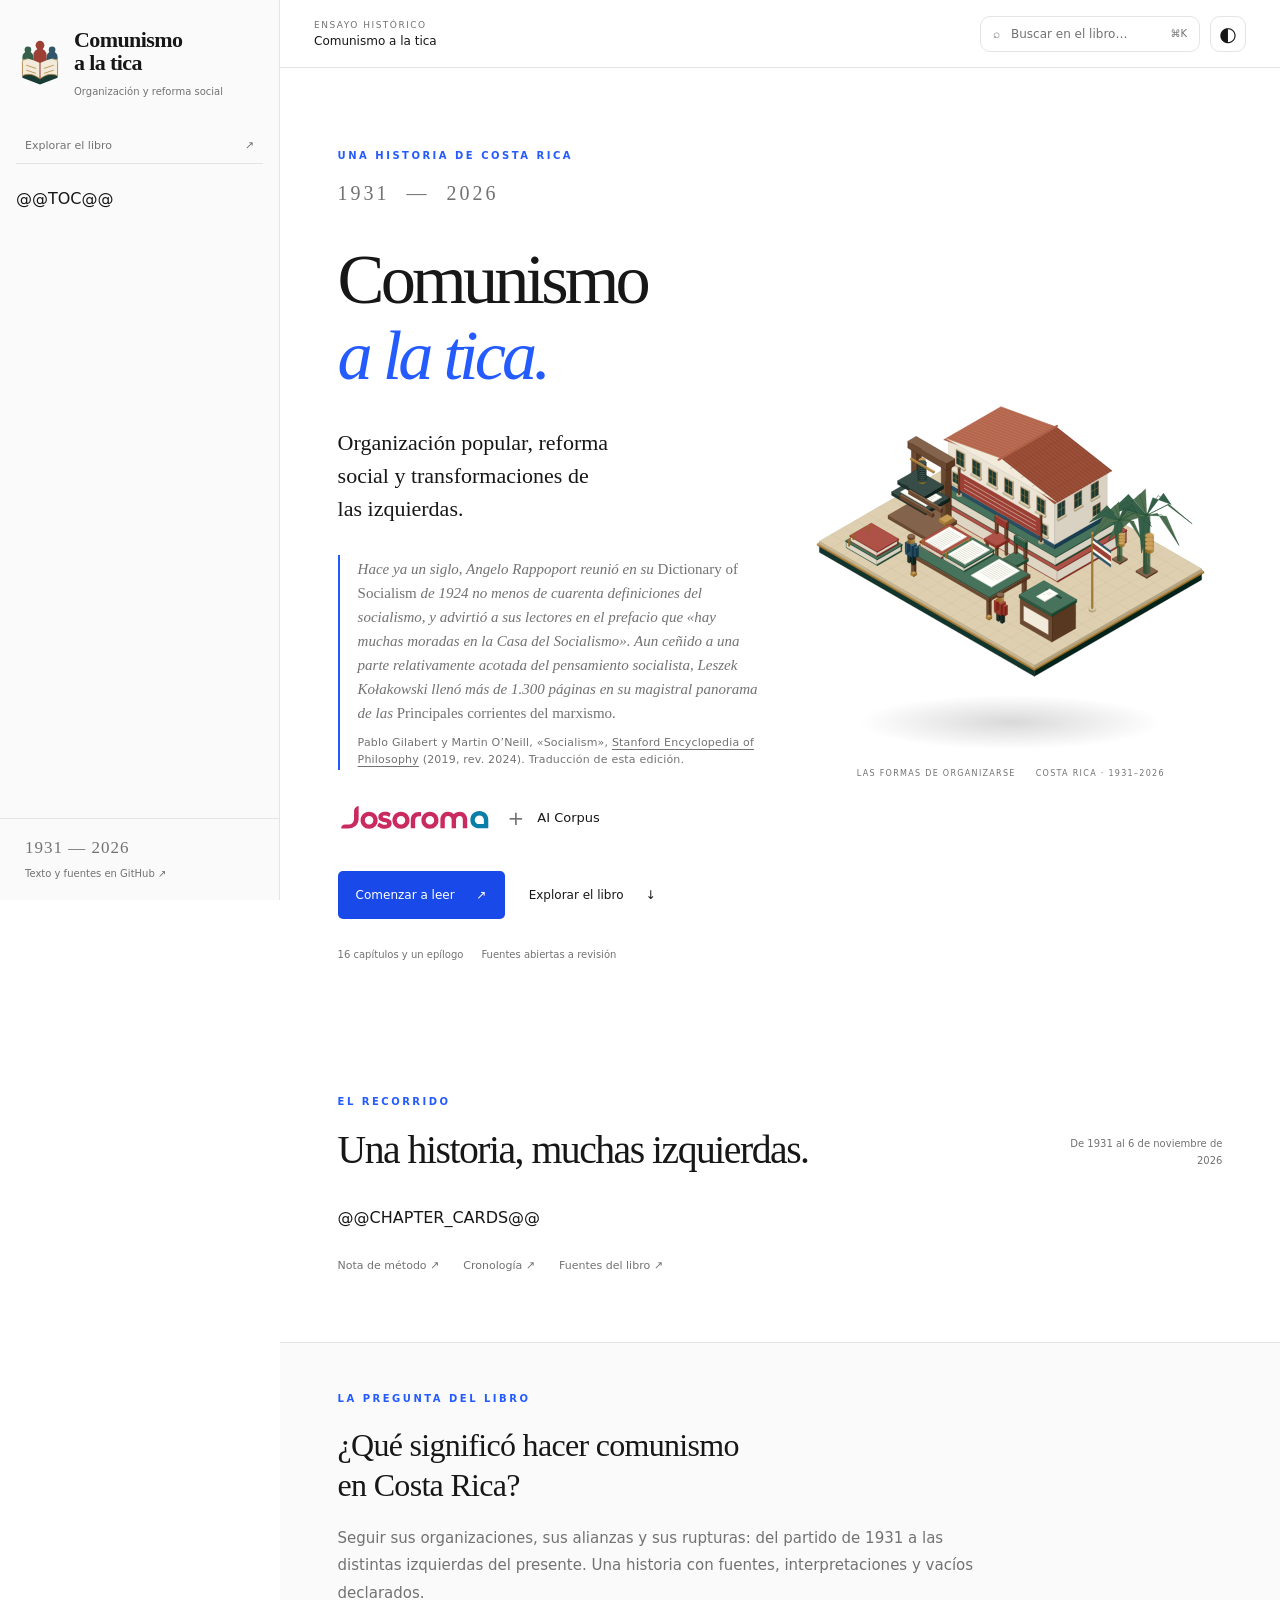
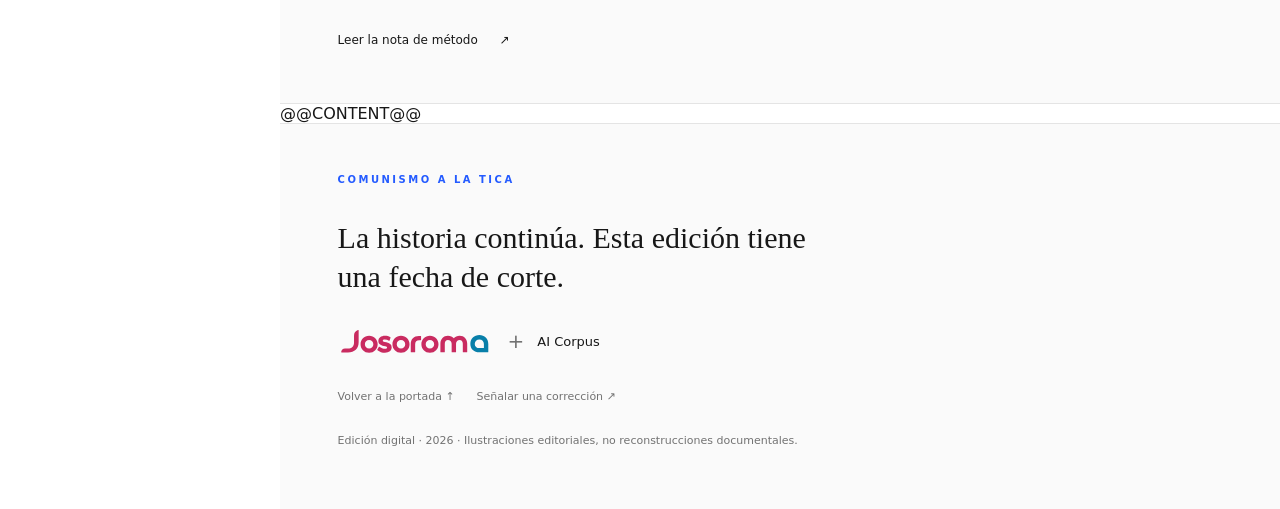
==== commit a6de5c09: "Ampliar el libro con diez obras nuevas del corpus local Incorpora a la biblioteca y al catálogo del " ====
--- a/docs/template.html
+++ b/docs/template.html
@@ -39,6 +39,7 @@
 <p class="cover-period">1931 <span>—</span> 2026</p>
 <h1 id="book-title">Comunismo<em>a la tica.</em></h1>
 <p class="subtitle">Organización popular, reforma social y transformaciones de las izquierdas.</p>
+<figure class="cover-epigraph"><blockquote><p>Hace ya un siglo, Angelo Rappoport reunió en su <cite>Dictionary of Socialism</cite> de 1924 no menos de cuarenta definiciones del socialismo, y advirtió a sus lectores en el prefacio que «hay muchas moradas en la Casa del Socialismo». Aun ceñido a una parte relativamente acotada del pensamiento socialista, Leszek Kołakowski llenó más de 1.300 páginas en su magistral panorama de las <cite>Principales corrientes del marxismo</cite>.</p></blockquote><figcaption>Pablo Gilabert y Martin O’Neill, «Socialism», <a href="https://plato.stanford.edu/entries/socialism/"><cite>Stanford Encyclopedia of Philosophy</cite></a> (2019, rev. 2024). Traducción de esta edición.</figcaption></figure>
 <p class="author-signature"><img src="assets/img/josoroma.svg" width="1000" height="200" alt="Josoroma"><span class="author-plus" aria-hidden="true">+</span><span>AI Corpus</span></p>
 <div class="cover-actions"><a class="start" href="#c01">Comenzar a leer <span aria-hidden="true">↗</span></a><a class="explore" href="#recorrido">Explorar el libro <span aria-hidden="true">↓</span></a></div>
 <p class="edition-note"><span>16 capítulos y un epílogo</span><span>Fuentes abiertas a revisión</span></p>
--- a/docs/assets/reader.css
+++ b/docs/assets/reader.css
@@ -74,6 +74,7 @@
 h1{font:500 clamp(56px,5.5vw,94px)/1.04 var(--serif);letter-spacing:-.055em;margin:0 0 34px}
 h1 em{display:block;color:var(--accent);font-weight:500;margin-top:.04em}
 .subtitle{font:22px/1.5 var(--serif);max-width:29ch;margin:0;text-wrap:pretty}
+.cover-epigraph{margin:30px 0 0;max-width:48ch;border-left:2px solid var(--accent);padding:2px 0 2px 18px}.cover-epigraph blockquote{margin:0}.cover-epigraph p{font:italic 15px/1.6 var(--serif);color:var(--muted);margin:0;text-wrap:pretty}.cover-epigraph cite{font-style:normal}.cover-epigraph figcaption{font:11px/1.5 var(--sans);color:var(--muted);margin-top:10px;letter-spacing:.2px}.cover-epigraph figcaption a{color:inherit}
 .author-signature{display:flex;align-items:center;gap:13px;font:13px/1.5 var(--sans);margin:32px 0 0;flex-wrap:wrap}
 .author-signature img{display:block;width:154px;height:auto}
 .author-plus{font-size:20px;color:var(--muted);margin-left:3px}
@@ -174,7 +175,7 @@
   html{scroll-padding-top:85px}.toolbar{padding:0 16px;gap:12px}.toolbar-title>span:first-child{font-size:8px;letter-spacing:1px}.toolbar #current-chapter{font-size:11px}
   .tools{gap:8px}#search-open{width:36px;padding:0;justify-content:center;font-size:22px}#search-open .search-label,#search-open kbd{display:none}
   .cover{grid-template-columns:1fr;min-height:0;padding:49px 25px 42px;gap:35px}.cover .eyebrow{font-size:9px;letter-spacing:2px}.cover-period{font-size:17px;margin:17px 0 28px}
-  h1{font-size:clamp(53px,15vw,82px);margin-bottom:26px}.subtitle{font-size:21px;max-width:28ch}.author-signature{margin-top:25px;font-size:12px;gap:12px}.author-signature img{width:145px}
+  h1{font-size:clamp(53px,15vw,82px);margin-bottom:26px}.subtitle{font-size:21px;max-width:28ch}.author-signature{margin-top:25px;font-size:12px;gap:12px}.cover-epigraph{margin-top:24px}.cover-epigraph p{font-size:14px}.author-signature img{width:145px}
   .cover-actions{gap:23px;margin-top:28px}.start,.explore{font-size:11px;gap:17px}.start{padding:14px 16px}.edition-note{margin-top:23px;font-size:9px;gap:5px 14px}
   .cover-art{max-width:420px}.cover-art figcaption{font-size:8px;margin-top:0;gap:4px 14px}
   .journey{padding:40px 25px 48px}.journey-heading{display:block;margin-bottom:23px}.journey-heading .eyebrow{font-size:9px;letter-spacing:2px}.journey-heading h2{font-size:35px;letter-spacing:-1px;max-width:none}.journey-heading>p{text-align:left;max-width:none;margin-top:17px;font-size:10px}
